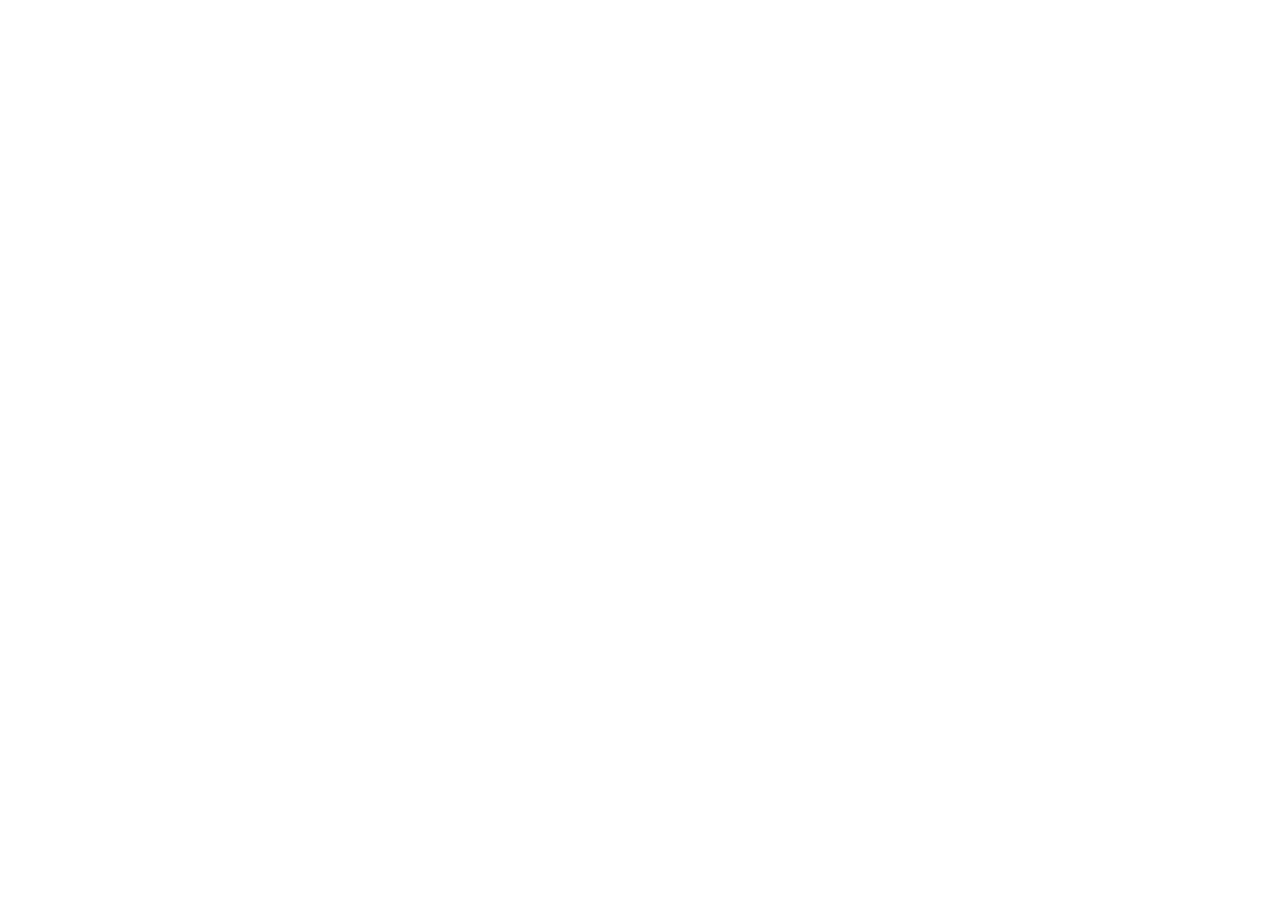
==== index.html @ 66ca49dc "Initial upload - index.html" ====
<!doctype html>
<html lang="en">
  <head>
    <meta charset="UTF-8" />
    <meta name="viewport" content="width=device-width, initial-scale=1.0" />
    <title>America First Citizens Network — Faith, Family, Freedom</title>
    <meta name="description" content="Join the America First Citizens Network — a grassroots community defending faith, family, and freedom across the nation.">
    <meta name="author" content="America First Citizens Network" />
    <link rel="canonical" href="/" />

    <link rel="preconnect" href="https://fonts.googleapis.com" />
    <link rel="preconnect" href="https://fonts.gstatic.com" crossorigin />
    <link href="https://fonts.googleapis.com/css2?family=Playfair+Display:wght@600;700;800&family=Inter:wght@400;500;600;700&display=swap" rel="stylesheet" />

    
    
    <meta property="og:type" content="website" />

    <meta name="twitter:card" content="summary_large_image" />
    <meta property="og:title" content="America First Citizens Network — Faith, Family, Freedom">
  <meta name="twitter:title" content="America First Citizens Network — Faith, Family, Freedom">
  <meta property="og:description" content="Join the America First Citizens Network — a grassroots community defending faith, family, and freedom across the nation.">
  <meta name="twitter:description" content="Join the America First Citizens Network — a grassroots community defending faith, family, and freedom across the nation.">
  <meta property="og:image" content="https://pub-bb2e103a32db4e198524a2e9ed8f35b4.r2.dev/fa4e47e6-1a29-4fbf-8e84-8590fb6b9c14/id-preview-08b452ff--710ea4bb-7383-4a11-999d-10e914904602.lovable.app-1778096281819.png">
  <meta name="twitter:image" content="https://pub-bb2e103a32db4e198524a2e9ed8f35b4.r2.dev/fa4e47e6-1a29-4fbf-8e84-8590fb6b9c14/id-preview-08b452ff--710ea4bb-7383-4a11-999d-10e914904602.lovable.app-1778096281819.png">
</head>

  <body>
    <div id="root"></div>
    <script type="module" src="/src/main.tsx"></script>
  </body>
</html>
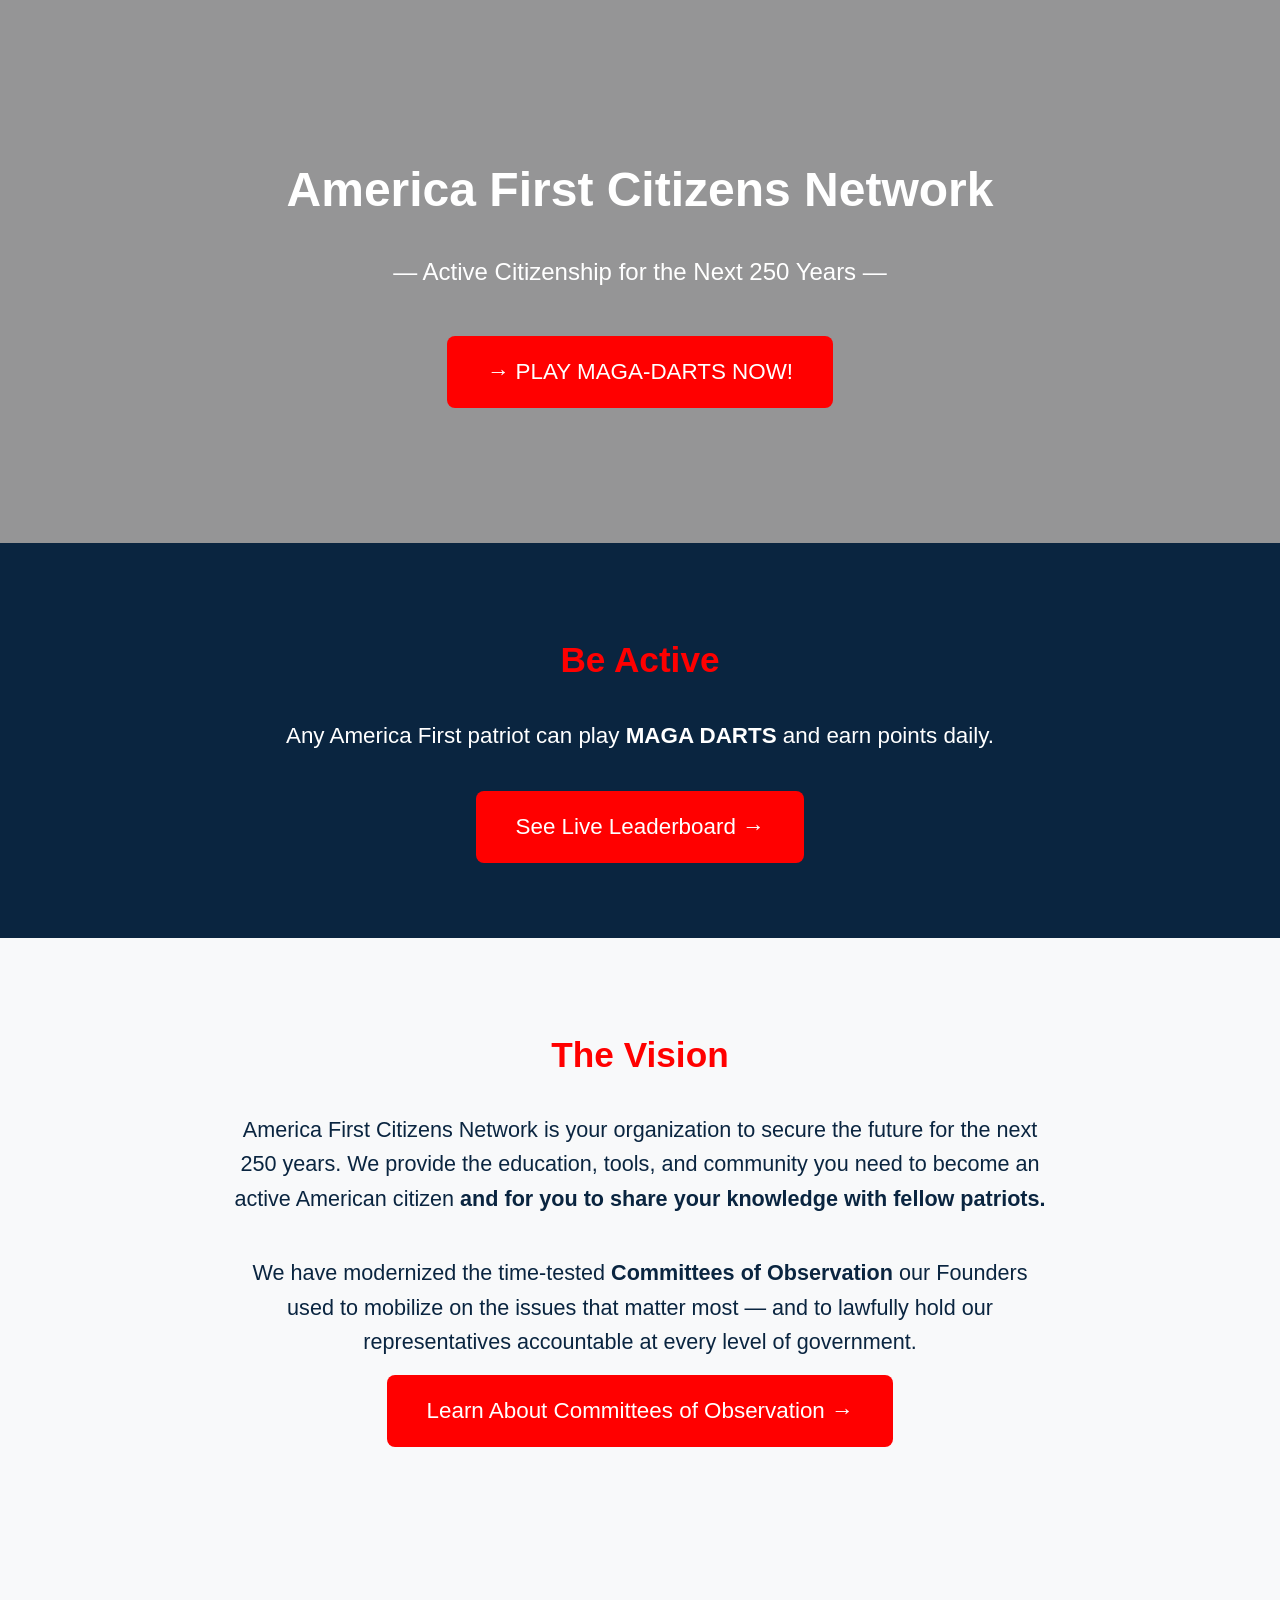
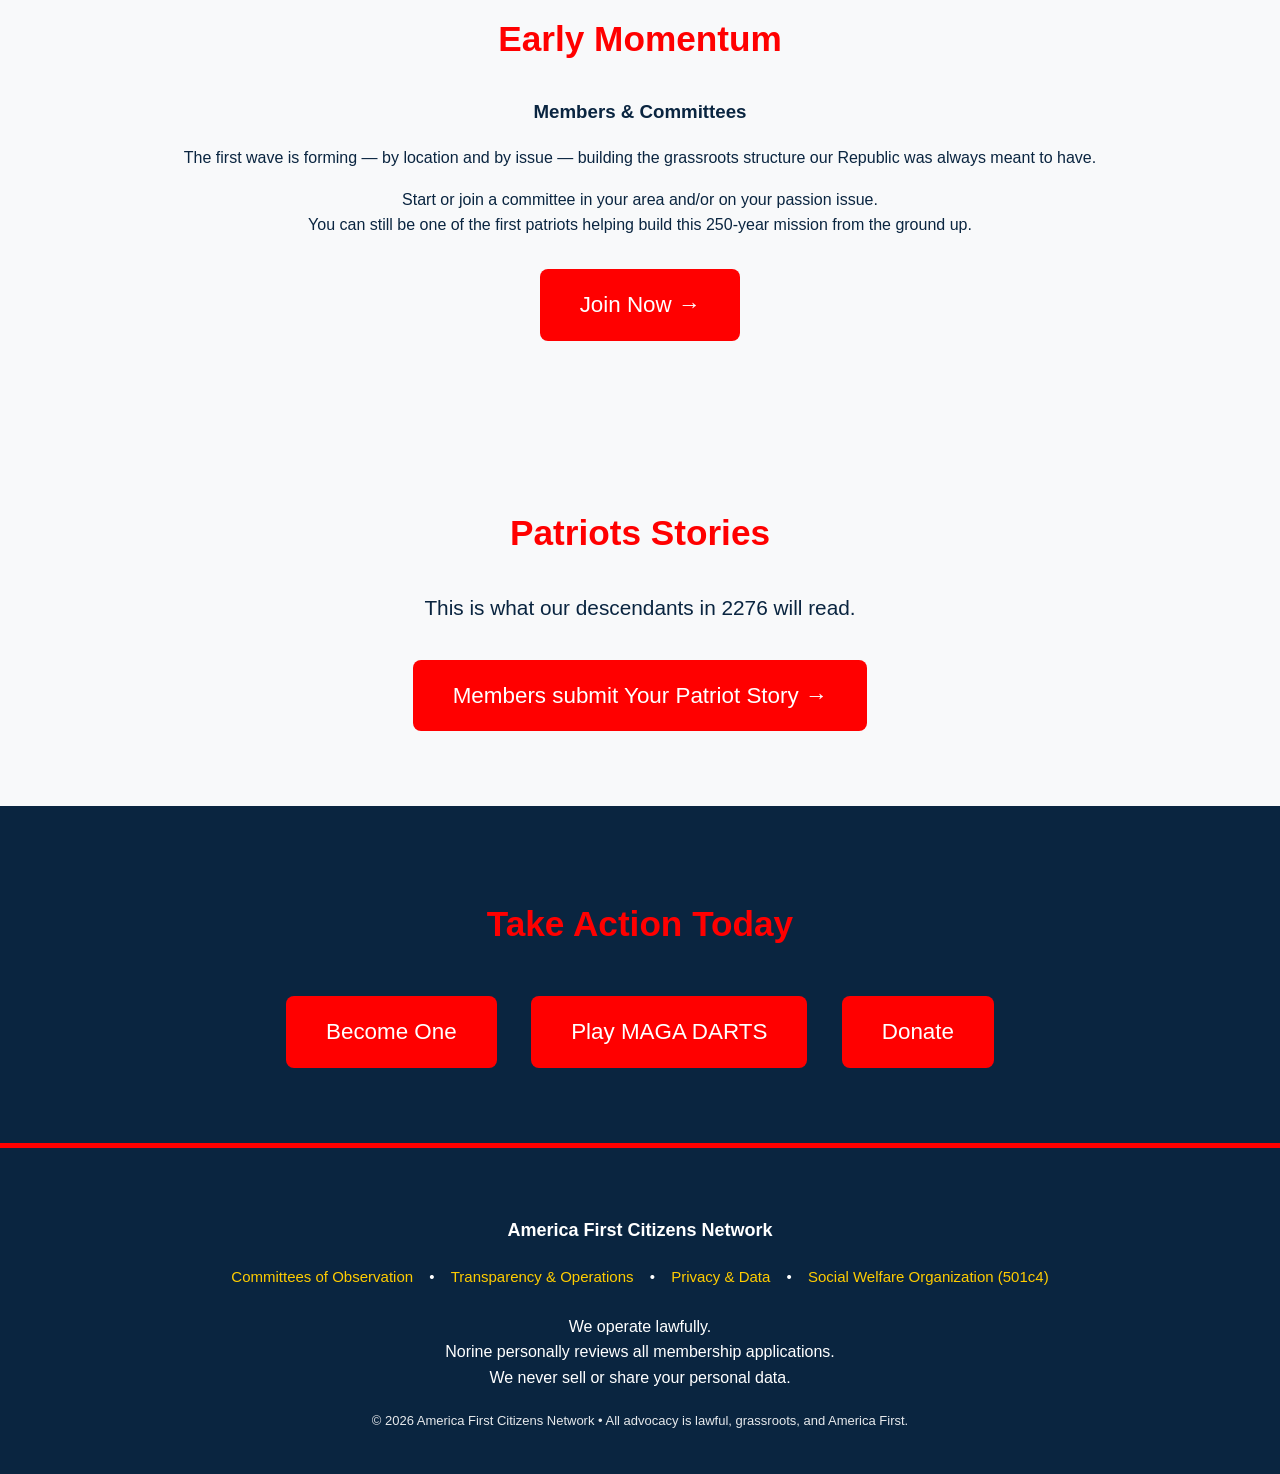
==== commit 5b29de48: "Update index.html added footer" ====
--- a/index.html
+++ b/index.html
@@ -1,32 +1,112 @@
-<!doctype html>
+<!DOCTYPE html>
 <html lang="en">
-  <head>
-    <meta charset="UTF-8" />
-    <meta name="viewport" content="width=device-width, initial-scale=1.0" />
-    <title>America First Citizens Network — Faith, Family, Freedom</title>
-    <meta name="description" content="Join the America First Citizens Network — a grassroots community defending faith, family, and freedom across the nation.">
-    <meta name="author" content="America First Citizens Network" />
-    <link rel="canonical" href="/" />
+<head>
+  <meta charset="UTF-8">
+  <meta name="viewport" content="width=device-width, initial-scale=1.0">
+  <title>America First Citizens Network</title>
+  <style>
+    body { font-family: Arial, sans-serif; margin:0; padding:0; background:#f8f9fa; color:#0a2540; line-height:1.6; }
+    .hero { background: linear-gradient(rgba(0,0,0,0.4), rgba(0,0,0,0.4)), url('https://americafirstcitizensnetwork.netlify.app/flag-background.jpg') center/cover no-repeat; color:white; text-align:center; padding:120px 20px; }
+    h1 { font-size:3rem; margin-bottom:10px; }
+    .tagline { font-size:1.5rem; margin-bottom:30px; }
+    .red-btn { background:#ff0000; color:white; padding:18px 40px; font-size:1.4rem; text-decoration:none; border-radius:8px; display:inline-block; margin:15px; }
+    section { padding:60px 20px; text-align:center; }
+    .container { max-width:1000px; margin:0 auto; }
+    h2 { color:#ff0000; font-size:2.2rem; }
+    .footer { background:#0a2540; color:#ffffff; padding:50px 20px 30px; text-align:center; border-top:5px solid #ff0000; }
+    .footer a { color:#ffcc00; text-decoration:none; margin:0 12px; }
+  </style>
+</head>
+<body>
 
-    <link rel="preconnect" href="https://fonts.googleapis.com" />
-    <link rel="preconnect" href="https://fonts.gstatic.com" crossorigin />
-    <link href="https://fonts.googleapis.com/css2?family=Playfair+Display:wght@600;700;800&family=Inter:wght@400;500;600;700&display=swap" rel="stylesheet" />
+  <!-- Hero -->
+  <div class="hero">
+    <h1>America First Citizens Network</h1>
+    <p class="tagline">— Active Citizenship for the Next 250 Years —</p>
+    <a href="/play-darts.html" class="red-btn">→ PLAY MAGA-DARTS NOW!</a>
+  </div>
 
-    
-    
-    <meta property="og:type" content="website" />
+  <!-- Be Active -->
+  <section style="background:#0a2540; color:white;">
+    <div class="container">
+      <h2>Be Active</h2>
+      <p style="font-size:1.4rem;">Any America First patriot can play <strong>MAGA DARTS</strong> and earn points daily.</p>
+      <a href="/play-darts.html" class="red-btn">See Live Leaderboard →</a>
+    </div>
+  </section>
 
-    <meta name="twitter:card" content="summary_large_image" />
-    <meta property="og:title" content="America First Citizens Network — Faith, Family, Freedom">
-  <meta name="twitter:title" content="America First Citizens Network — Faith, Family, Freedom">
-  <meta property="og:description" content="Join the America First Citizens Network — a grassroots community defending faith, family, and freedom across the nation.">
-  <meta name="twitter:description" content="Join the America First Citizens Network — a grassroots community defending faith, family, and freedom across the nation.">
-  <meta property="og:image" content="https://pub-bb2e103a32db4e198524a2e9ed8f35b4.r2.dev/fa4e47e6-1a29-4fbf-8e84-8590fb6b9c14/id-preview-08b452ff--710ea4bb-7383-4a11-999d-10e914904602.lovable.app-1778096281819.png">
-  <meta name="twitter:image" content="https://pub-bb2e103a32db4e198524a2e9ed8f35b4.r2.dev/fa4e47e6-1a29-4fbf-8e84-8590fb6b9c14/id-preview-08b452ff--710ea4bb-7383-4a11-999d-10e914904602.lovable.app-1778096281819.png">
-</head>
+  <!-- The Vision -->
+  <section>
+    <div class="container">
+      <h2>The Vision</h2>
+      <p style="font-size:1.35rem; max-width:820px; margin:0 auto 40px;">
+        America First Citizens Network is your organization to secure the future for the next 250 years. 
+        We provide the education, tools, and community you need to become an active American citizen 
+        <strong>and for you to share your knowledge with fellow patriots.</strong>
+      </p>
+      <p style="font-size:1.35rem; max-width:820px; margin:0 auto;">
+        We have modernized the time-tested <strong>Committees of Observation</strong> our Founders used 
+        to mobilize on the issues that matter most — and to lawfully hold our representatives accountable 
+        at every level of government.
+      </p>
+      <a href="/committees-of-observation.html" class="red-btn">Learn About Committees of Observation →</a>
+    </div>
+  </section>
 
-  <body>
-    <div id="root"></div>
-    <script type="module" src="/src/main.tsx"></script>
-  </body>
+  <!-- Early Momentum -->
+  <section style="background:#f8f9fa;">
+    <div class="container">
+      <h2>Early Momentum</h2>
+      <h3>Members & Committees</h3>
+      <p>The first wave is forming — by location and by issue — building the grassroots structure our Republic was always meant to have.</p>
+      <p>Start or join a committee in your area and/or on your passion issue.<br>
+      You can still be one of the first patriots helping build this 250-year mission from the ground up.</p>
+      <a href="/join.html" class="red-btn">Join Now →</a>
+    </div>
+  </section>
+
+  <!-- Patriots Stories -->
+  <section>
+    <div class="container">
+      <h2>Patriots Stories</h2>
+      <p style="font-size:1.3rem;">This is what our descendants in 2276 will read.</p>
+      <a href="/patriots-stories.html" class="red-btn">Members submit Your Patriot Story →</a>
+    </div>
+  </section>
+
+  <!-- Take Action -->
+  <section style="background:#0a2540; color:white;">
+    <div class="container">
+      <h2>Take Action Today</h2>
+      <a href="/join.html" class="red-btn">Become One</a>
+      <a href="/play-darts.html" class="red-btn">Play MAGA DARTS</a>
+      <a href="/donate.html" class="red-btn">Donate</a>
+    </div>
+  </section>
+
+  <!-- Ethics Footer -->
+  <footer class="footer">
+    <div class="container">
+      <p style="font-size:18px; margin-bottom:20px;"><strong>America First Citizens Network</strong></p>
+      
+      <p style="margin:15px 0 25px; font-size:15px;">
+        <a href="/committees-of-observation.html">Committees of Observation</a> • 
+        <a href="/transparency-and-operations.html">Transparency & Operations</a> • 
+        <a href="/privacy-and-data.html">Privacy & Data</a> • 
+        <a href="/social-welfare-organization.html">Social Welfare Organization (501c4)</a>
+      </p>
+
+      <p style="line-height:1.6; margin-bottom:20px;">
+        We operate lawfully.<br>
+        Norine personally reviews all membership applications.<br>
+        We never sell or share your personal data.
+      </p>
+
+      <p style="font-size:13px; opacity:0.9;">
+        © 2026 America First Citizens Network • All advocacy is lawful, grassroots, and America First.
+      </p>
+    </div>
+  </footer>
+
+</body>
 </html>
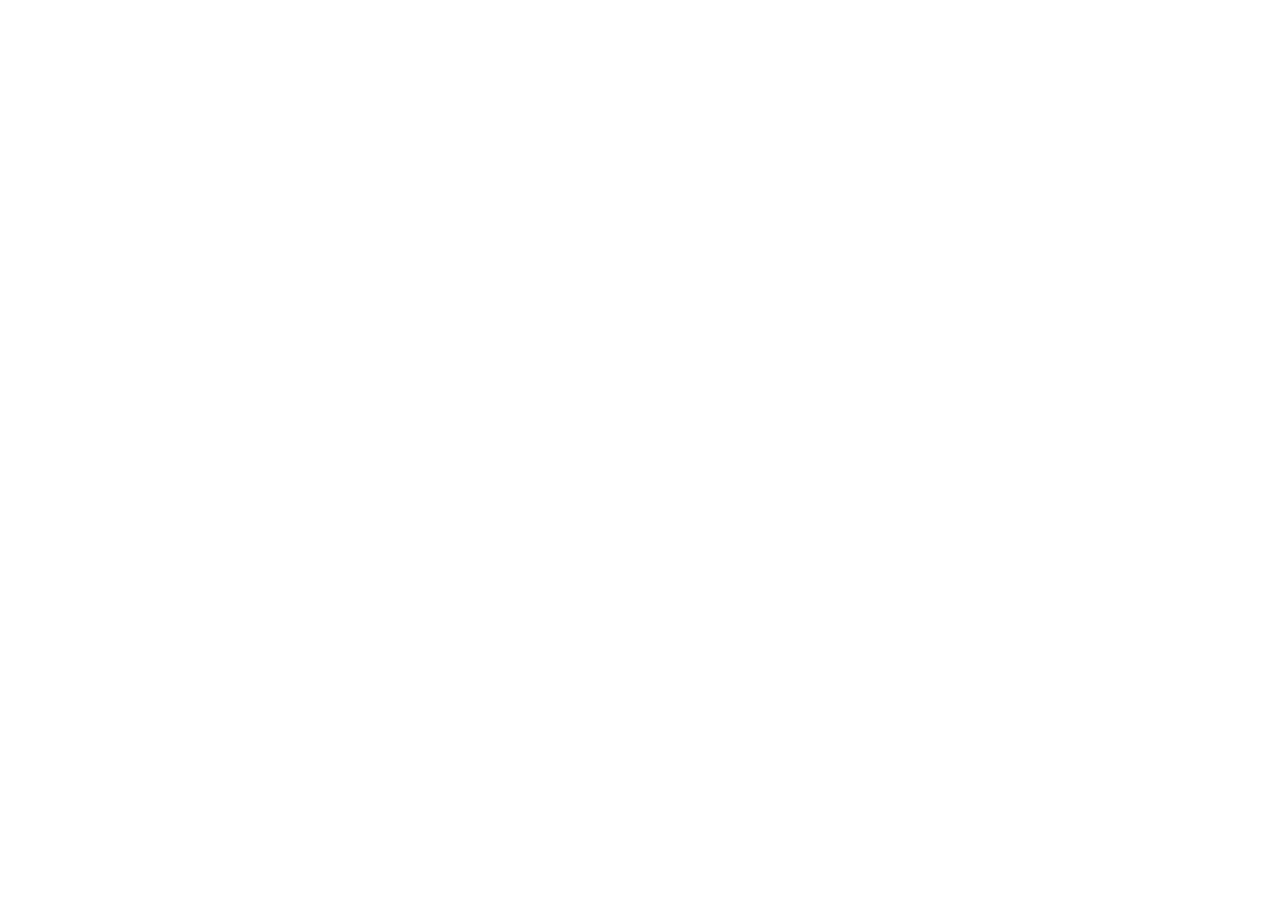
==== commit 5c8abe4c: "Update index.html revert because of my error" ====
--- a/index.html
+++ b/index.html
@@ -1,112 +1,12 @@
 <!DOCTYPE html>
 <html lang="en">
-<head>
-  <meta charset="UTF-8">
-  <meta name="viewport" content="width=device-width, initial-scale=1.0">
-  <title>America First Citizens Network</title>
-  <style>
-    body { font-family: Arial, sans-serif; margin:0; padding:0; background:#f8f9fa; color:#0a2540; line-height:1.6; }
-    .hero { background: linear-gradient(rgba(0,0,0,0.4), rgba(0,0,0,0.4)), url('https://americafirstcitizensnetwork.netlify.app/flag-background.jpg') center/cover no-repeat; color:white; text-align:center; padding:120px 20px; }
-    h1 { font-size:3rem; margin-bottom:10px; }
-    .tagline { font-size:1.5rem; margin-bottom:30px; }
-    .red-btn { background:#ff0000; color:white; padding:18px 40px; font-size:1.4rem; text-decoration:none; border-radius:8px; display:inline-block; margin:15px; }
-    section { padding:60px 20px; text-align:center; }
-    .container { max-width:1000px; margin:0 auto; }
-    h2 { color:#ff0000; font-size:2.2rem; }
-    .footer { background:#0a2540; color:#ffffff; padding:50px 20px 30px; text-align:center; border-top:5px solid #ff0000; }
-    .footer a { color:#ffcc00; text-decoration:none; margin:0 12px; }
-  </style>
-</head>
-<body>
-
-  <!-- Hero -->
-  <div class="hero">
-    <h1>America First Citizens Network</h1>
-    <p class="tagline">— Active Citizenship for the Next 250 Years —</p>
-    <a href="/play-darts.html" class="red-btn">→ PLAY MAGA-DARTS NOW!</a>
-  </div>
-
-  <!-- Be Active -->
-  <section style="background:#0a2540; color:white;">
-    <div class="container">
-      <h2>Be Active</h2>
-      <p style="font-size:1.4rem;">Any America First patriot can play <strong>MAGA DARTS</strong> and earn points daily.</p>
-      <a href="/play-darts.html" class="red-btn">See Live Leaderboard →</a>
-    </div>
-  </section>
-
-  <!-- The Vision -->
-  <section>
-    <div class="container">
-      <h2>The Vision</h2>
-      <p style="font-size:1.35rem; max-width:820px; margin:0 auto 40px;">
-        America First Citizens Network is your organization to secure the future for the next 250 years. 
-        We provide the education, tools, and community you need to become an active American citizen 
-        <strong>and for you to share your knowledge with fellow patriots.</strong>
-      </p>
-      <p style="font-size:1.35rem; max-width:820px; margin:0 auto;">
-        We have modernized the time-tested <strong>Committees of Observation</strong> our Founders used 
-        to mobilize on the issues that matter most — and to lawfully hold our representatives accountable 
-        at every level of government.
-      </p>
-      <a href="/committees-of-observation.html" class="red-btn">Learn About Committees of Observation →</a>
-    </div>
-  </section>
-
-  <!-- Early Momentum -->
-  <section style="background:#f8f9fa;">
-    <div class="container">
-      <h2>Early Momentum</h2>
-      <h3>Members & Committees</h3>
-      <p>The first wave is forming — by location and by issue — building the grassroots structure our Republic was always meant to have.</p>
-      <p>Start or join a committee in your area and/or on your passion issue.<br>
-      You can still be one of the first patriots helping build this 250-year mission from the ground up.</p>
-      <a href="/join.html" class="red-btn">Join Now →</a>
-    </div>
-  </section>
-
-  <!-- Patriots Stories -->
-  <section>
-    <div class="container">
-      <h2>Patriots Stories</h2>
-      <p style="font-size:1.3rem;">This is what our descendants in 2276 will read.</p>
-      <a href="/patriots-stories.html" class="red-btn">Members submit Your Patriot Story →</a>
-    </div>
-  </section>
-
-  <!-- Take Action -->
-  <section style="background:#0a2540; color:white;">
-    <div class="container">
-      <h2>Take Action Today</h2>
-      <a href="/join.html" class="red-btn">Become One</a>
-      <a href="/play-darts.html" class="red-btn">Play MAGA DARTS</a>
-      <a href="/donate.html" class="red-btn">Donate</a>
-    </div>
-  </section>
-
-  <!-- Ethics Footer -->
-  <footer class="footer">
-    <div class="container">
-      <p style="font-size:18px; margin-bottom:20px;"><strong>America First Citizens Network</strong></p>
-      
-      <p style="margin:15px 0 25px; font-size:15px;">
-        <a href="/committees-of-observation.html">Committees of Observation</a> • 
-        <a href="/transparency-and-operations.html">Transparency & Operations</a> • 
-        <a href="/privacy-and-data.html">Privacy & Data</a> • 
-        <a href="/social-welfare-organization.html">Social Welfare Organization (501c4)</a>
-      </p>
-
-      <p style="line-height:1.6; margin-bottom:20px;">
-        We operate lawfully.<br>
-        Norine personally reviews all membership applications.<br>
-        We never sell or share your personal data.
-      </p>
-
-      <p style="font-size:13px; opacity:0.9;">
-        © 2026 America First Citizens Network • All advocacy is lawful, grassroots, and America First.
-      </p>
-    </div>
-  </footer>
-
-</body>
+  <head>
+    <meta charset="UTF-8" />
+    <meta name="viewport" content="width=device-width, initial-scale=1.0" />
+    <title>America First Citizens Network</title>
+  </head>
+  <body>
+    <div id="root"></div>
+    <script type="module" src="/src/main.tsx"></script>
+  </body>
 </html>
